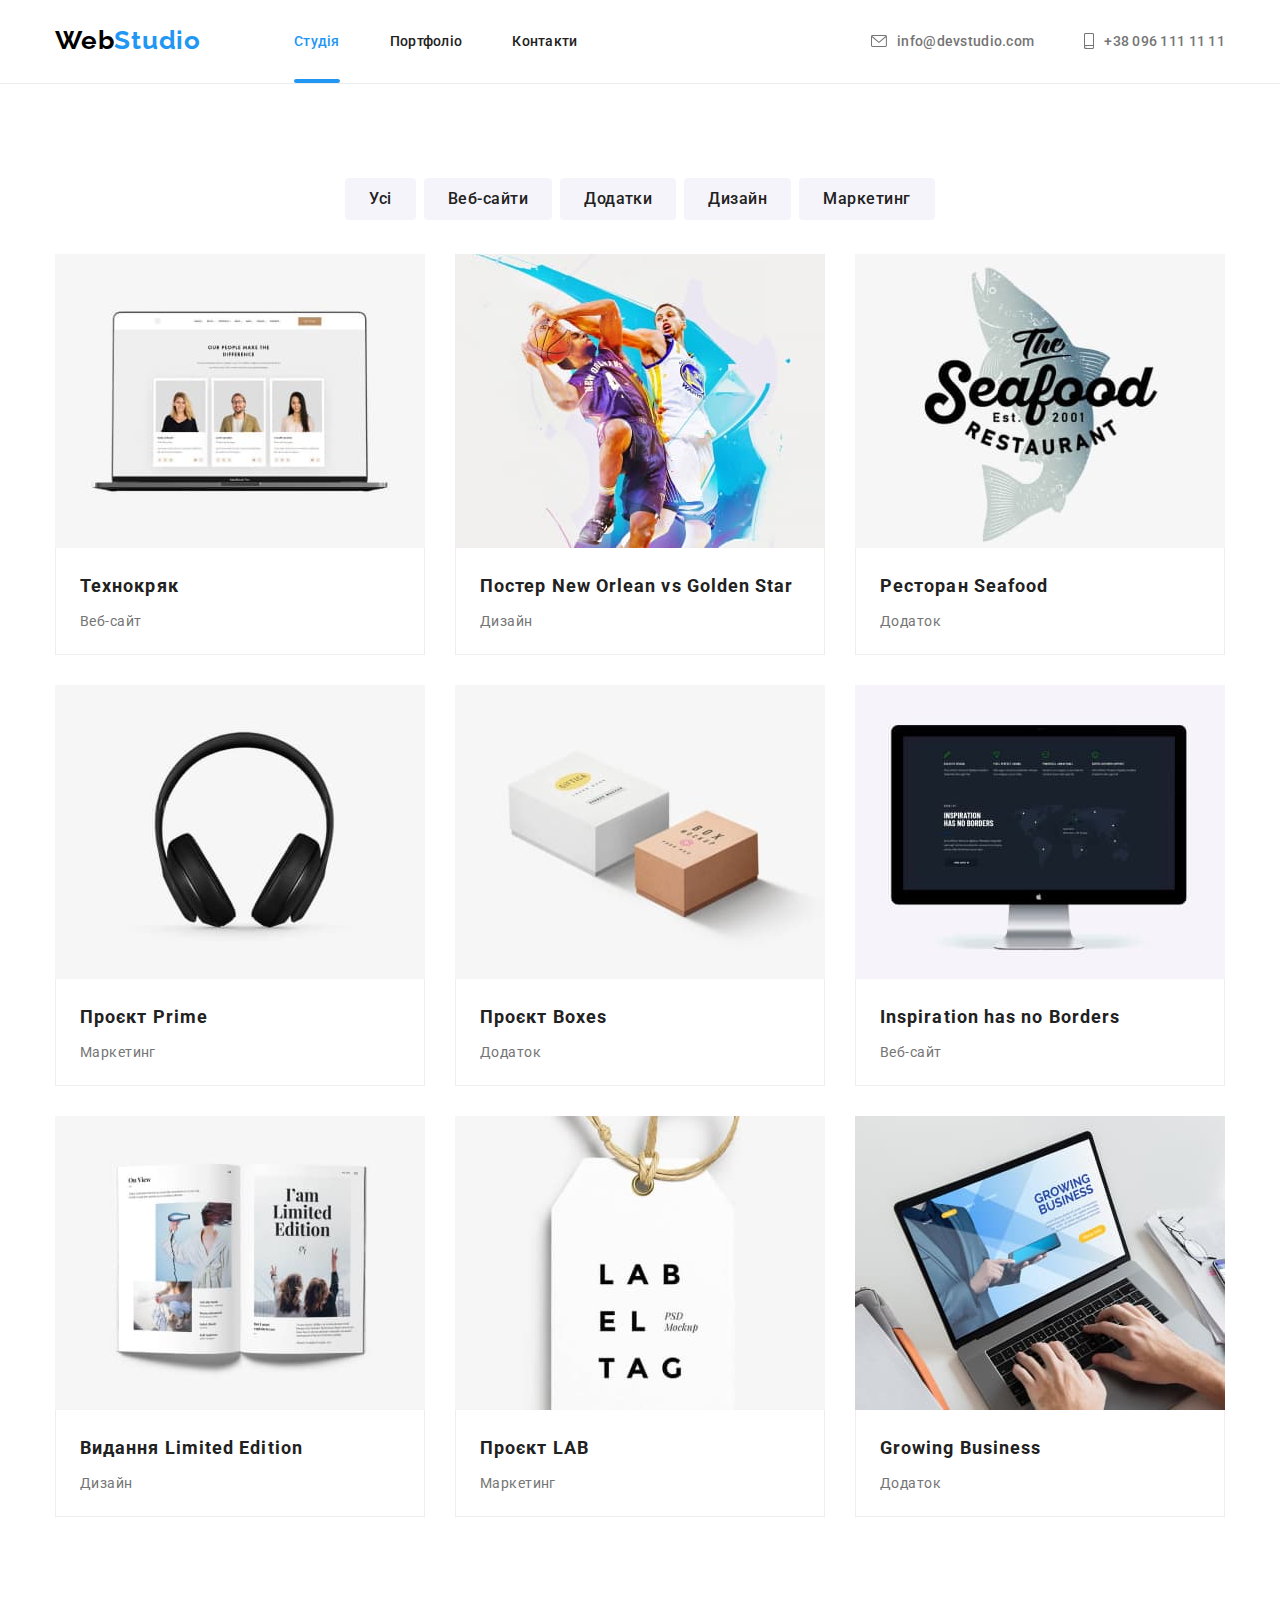
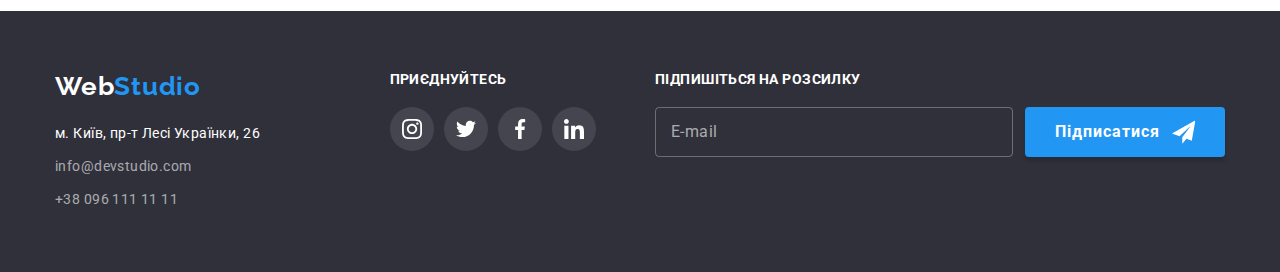
==== portfolio.html @ 22e5d187 "start hw" ====
<!DOCTYPE html>
<html lang="uk">
  <head>
    <meta charset="UTF-8" />
    <meta http-equiv="X-UA-Compatible" content="IE=edge" />
    <meta name="viewport" content="width=device-width, initial-scale=1.0" />
    <link rel="preconnect" href="https://fonts.googleapis.com" />
    <link rel="preconnect" href="https://fonts.gstatic.com" crossorigin />
    <link
      href="https://fonts.googleapis.com/css2?family=Raleway:wght@700&family=Roboto:wght@400;500;700;900&display=swap"
      rel="stylesheet"
    />
    <link
      rel="stylesheet"
      href="https://cdnjs.cloudflare.com/ajax/libs/modern-normalize/1.1.0/modern-normalize.min.css"
    />
    <!-- <link rel="stylesheet" href="./css/style.css" /> -->
    <link rel="stylesheet" href="./css/main.min.css" />
    <title>Portfolio</title>
  </head>
  <body>
    <header class="header">
      <div class="container header-container">
        <nav class="header-nav-container">
          <div class="logo">
            <a class="logo-nav" href="./index.html">Web<span class="studio">Studio</span></a>
          </div>
          <ul class="nav-list list">
            <li class="nav-list-link">
              <a class="nav-list-item current" href="./index.html">Студія</a>
            </li>
            <li class="nav-list-link">
              <a class="nav-list-item" href="./portfolio.html" target="_blank">Портфоліо</a>
            </li>
            <li class="nav-list-link"><a class="nav-list-item" href="#">Контакти</a></li>
          </ul>
        </nav>

        <ul class="adress list">
          <li class="adress-list">
            <a class="adress-link" href="mailto:info@devstudio.com">
              <svg class="email" width="16px" height="12px">
                <use href="./images/icons_.svg#icon-envelope-hover"></use>
              </svg>
              info@devstudio.com</a
            >
          </li>
          <li class="adress-list">
            <a class="adress-link" href="tel:+380961111111">
              <svg class="phone" width="10px" height="16px">
                <use href="./images/icons_.svg#icon-smartphone"></use>
              </svg>
              +38 096 111 11 11</a
            >
          </li>
        </ul>
      </div>
    </header>
    <main>
      <section class="section">
        <div class="container portfolio">
          <h1 class="hide">Приклади робіт</h1>
          <!--filter-->
          <ul class="portfolio-button list">
            <li><button class="portfolio-button__link " type="button">Усі</button></li>
            <li><button class="portfolio-button__link " type="button">Веб-сайти</button></li>
            <li><button class="portfolio-button__link " type="button">Додатки</button></li>
            <li><button class="portfolio-button__link " type="button">Дизайн</button></li>
            <li><button class="portfolio-button__link " type="button">Маркетинг</button></li>
          </ul>
          <!--Приклади робіт-->
          <ul class="portfolio-list list">
            <li class="portfolio-list__item">
              <a>
                <div class="portfolio-overlay">
                  <img class="portfolio-overlay__img" 
                  src="./images/technokryak.jpg" alt="Технокряк"
                    width="370"
                  />
                  <p class="portfolio-overlay__text">
                    Ресурс пропонує комплексні пропозиції з різним рівнем функціоналу та сервісів.
                    Все це дозволить відвідувачу отримати вичерпні відомості про компанію чи
                    приватну особу.
                  </p>
                </div>
                <div class="work">
                  <h2 class="work__title">Технокряк</h2>
                  <p class="work__text">Веб-сайт</p>
                </div>
              </a>
            </li>
            <li class="portfolio-list__item">
              <a>
                <div class="portfolio-overlay">
                  <img
                    class="portfolio-overlay__img"
                    src="./images/poster.jpg"
                    alt="Постер"
                    width="370"
                  />
                  <p class="portfolio-overlay__text">
                    Ресурс пропонує комплексні пропозиції з різним рівнем функціоналу та сервісів.
                    Все це дозволить відвідувачу отримати вичерпні відомості про компанію чи
                    приватну особу.
                  </p>
                </div>

                <div class="work">
                  <h2 class="work__title">Постер New Orlean vs Golden Star</h2>
                  <p class="work__text">Дизайн</p>
                </div>
              </a>
            </li>
            <li class="portfolio-list__item">
              <a>
                <div class="portfolio-overlay">
                  <img
                    class="portfolio-overlay__img"
                    src="./images/seafood.jpg"
                    alt="Ресторан"
                    width="370"
                  />
                  <p class="portfolio-overlay__text">
                    Ресурс пропонує комплексні пропозиції з різним рівнем функціоналу та сервісів.
                    Все це дозволить відвідувачу отримати вичерпні відомості про компанію чи
                    приватну особу.
                  </p>
                </div>
                <div class="work">
                  <h2 class="work__title">Ресторан Seafood</h2>
                  <p class="work__text">Додаток</p>
                </div>
              </a>
            </li>
            <li class="portfolio-list__item">
              <a>
                <div class="portfolio-overlay">
                  <img
                    class="portfolio-overlay__img"
                    src="./images/prime.jpg"
                    alt="Проєкт Prime"
                    width="370"
                  />
                  <p class="portfolio-overlay__text">
                    Ресурс пропонує комплексні пропозиції з різним рівнем функціоналу та сервісів.
                    Все це дозволить відвідувачу отримати вичерпні відомості про компанію чи
                    приватну особу.
                  </p>
                </div>
                <div class="work">
                  <h2 class="work__title">Проєкт Prime</h2>
                  <p class="work__text">Маркетинг</p>
                </div>
              </a>
            </li>
            <li class="portfolio-list__item">
              <a>
                <div class="portfolio-overlay">
                  <img
                    class="portfolio-overlay__img"
                    src="./images/boxes.jpg"
                    alt="Проєкт Boxes"
                    width="370"
                  />
                  <p class="portfolio-overlay__text">
                    Ресурс пропонує комплексні пропозиції з різним рівнем функціоналу та сервісів.
                    Все це дозволить відвідувачу отримати вичерпні відомості про компанію чи
                    приватну особу.
                  </p>
                </div>
                <div class="work">
                  <h2 class="work__title">Проєкт Boxes</h2>
                  <p class="work__text">Додаток</p>
                </div>
              </a>
            </li>
            <li class="portfolio-list__item">
              <a>
                <div class="portfolio-overlay">
                  <img
                    class="portfolio-overlay__img"
                    src="./images/inspiration.jpg"
                    alt="Inspiration has no Borders"
                    width="370"
                  />
                  <p class="portfolio-overlay__text">
                    Ресурс пропонує комплексні пропозиції з різним рівнем функціоналу та сервісів.
                    Все це дозволить відвідувачу отримати вичерпні відомості про компанію чи
                    приватну особу.
                  </p>
                </div>
                <div class="work">
                  <h2 class="work__title">Inspiration has no Borders</h2>
                  <p class="work__text">Веб-сайт</p>
                </div>
              </a>
            </li>
            <li class="portfolio-list__item">
              <a>
                <div class="portfolio-overlay">
                  <img
                    class="portfolio-overlay__img"
                    src="./images/limited-edition.jpg"
                    alt="Видання Limited Edition"
                    width="370"
                  />
                  <p class="portfolio-overlay__text">
                    Ресурс пропонує комплексні пропозиції з різним рівнем функціоналу та сервісів.
                    Все це дозволить відвідувачу отримати вичерпні відомості про компанію чи
                    приватну особу.
                  </p>
                </div>
                <div class="work">
                  <h2 class="work__title">Видання Limited Edition</h2>
                  <p class="work__text">Дизайн</p>
                </div>
              </a>
            </li>
            <li class="portfolio-list__item">
              <a>
                <div class="portfolio-overlay">
                  <img
                    class="portfolio-overlay__img"
                    src="./images/lab.jpg"
                    alt="Проєкт LAB"
                    width="370"
                  />
                  <p class="portfolio-overlay__text">
                    Ресурс пропонує комплексні пропозиції з різним рівнем функціоналу та сервісів.
                    Все це дозволить відвідувачу отримати вичерпні відомості про компанію чи
                    приватну особу.
                  </p>
                </div>
                <div class="work">
                  <h2 class="work__title">Проєкт LAB</h2>
                  <p class="work__text">Маркетинг</p>
                </div>
              </a>
            </li>
            <li class="portfolio-list__item">
              <a>
                <div class="portfolio-overlay">
                  <img
                    class="portfolio-overlay__img"
                    src="./images/business.jpg"
                    alt="Growing Business"
                    width="370"
                  />
                  <p class="portfolio-overlay__text">
                    Ресурс пропонує комплексні пропозиції з різним рівнем функціоналу та сервісів.
                    Все це дозволить відвідувачу отримати вичерпні відомості про компанію чи
                    приватну особу.
                  </p>
                </div>
                <div class="work">
                  <h2 class="work__title">Growing Business</h2>
                  <p class="work__text">Додаток</p>
                </div>
              </a>
            </li>
          </ul>
        </div>
      </section>
    </main>
    <footer class="footer">
      <div class="container footer-container">
        <div class="footer-adress-container">
          <a class="footer-logo" href="./index.html">Web<span class="studio">Studio</span></a>
          <address class="footer-adress">
            <ul class="list">
              <li class="contact-list">
                <a
                  class="contacts-link"
                  href="https://goo.gl/maps/R587G1dcSDkKb4t88"
                  target="_blank"
                  >м. Київ, пр-т Лесі Українки, 26</a
                >
              </li>
              <li class="contact-list">
                <a class="contacts-item" href="mailto:info@devstudio.com">info@devstudio.com</a>
              </li>
              <li class="contact-list">
                <a class="contacts-item" href="tel:+380961111111">+38 096 111 11 11</a>
              </li>
            </ul>
          </address>
        </div>

        <div class="soc-style">
          <h3 class="soc-title">приєднуйтесь</h3>
          <ul class="footer-soc-list list">
            <li class="soc-link">
              <a href="#" class="soc-link-item footer-soc-link">
                <svg class="footer-icon" width="20px" height="20px">
                  <use href="./images/icons_.svg#icon-instagram"></use>
                </svg>
              </a>
            </li>
            <li class="soc-link">
              <a href="#" class="soc-link-item footer-soc-link">
                <svg class="footer-icon" width="20px" height="20px">
                  <use href="./images/icons_.svg#icon-twitter"></use>
                </svg>
              </a>
            </li>
            <li class="soc-link">
              <a href="#" class="soc-link-item footer-soc-link">
                <svg class="footer-icon" width="20px" height="20px">
                  <use href="./images/icons_.svg#icon-facebook"></use>
                </svg>
              </a>
            </li>
            <li class="soc-link">
              <a class="soc-link-item footer-soc-link" href="#">
                <svg class="footer-icon" width="20px" height="20px">
                  <use href="./images/icons_.svg#icon-linkedin"></use>
                </svg>
              </a>
            </li>
          </ul>
        </div>

        <form action="#" class="modal-subscribe">
          <h3 class="soc-title">Підпишіться на розсилку</h3>
          <div class="footer-subscribe">
            <input type="email" name="subscribe-email" class="footer-input" id="input-footer" />
            <label for="input-footer" class="footer-label">E-mail</label>
            <button type="submit" class="btn-footer">
              <span class="subscribe-text">Підписатися</span>
              <svg class="btn-subscribe" height="24" width="24">
                <use href="./images/icons_.svg#icon-icon-send"></use>
              </svg>
            </button>
          </div>
        </form>
      </div>
    </footer>
  </body>
</html>
---- css/main.min.css ----
h1,h2,h3,h4,h5,h6,p{margin:0}ul{margin:0;padding:0}img{display:block}:root{--brand-color: #2196f3;--nav-color: #212121;--title-color: #212121;--link-color: #757575}body{font-family:"Roboto",sans-serif;color:#757575;font-weight:400;font-size:14px;line-height:1.7142;letter-spacing:.03em;background-color:#fff}.container{width:1200px;padding-left:15px;padding-right:15px;margin:0 auto}.section{padding-top:94px;padding-bottom:94px}.list{list-style-type:none}.hide{border:0;clip:rect(1px, 1px, 1px, 1px);-webkit-clip-path:inset(50%);clip-path:inset(50%);height:1px;margin:-1px;overflow:hidden;padding:0;position:absolute;width:1px;word-wrap:normal}.header{background-color:#fff;border-bottom:1px solid #ececec}.header-container{display:flex;align-items:center}.header-nav-container{display:flex;align-items:center}.logo{margin-right:93px}.logo-nav{font-family:"Raleway";font-style:normal;font-weight:700;font-size:26px;line-height:1.1923;letter-spacing:.03em;color:#000;text-decoration:none;list-style:none}.studio{color:var(--brand-color)}.nav-list{display:flex;align-items:center;gap:50px}.nav-list-item{position:relative;padding-top:32px;padding-bottom:32px;display:flex;font-weight:500;line-height:1.3333;letter-spacing:.02em;text-decoration:none;list-style:none;color:var(--nav-color);transition:color 250ms cubic-bezier(0.4, 0, 0.2, 1)}.nav-list-item:hover,.nav-list-item:focus{color:var(--brand-color)}.current{color:var(--brand-color)}.current::after{content:"";position:absolute;display:block;width:100%;height:4px;left:0;bottom:0;background-image:url(../images/hover-nav.svg);background-repeat:no-repeat;background-position:bottom;border-radius:2px}.adress{display:flex;align-items:center;margin-left:auto;gap:50px}.adress-list{color:var(--brand-color)}.adress-link{display:flex;align-items:center;font-weight:500;line-height:1.1428;letter-spacing:.02em;text-decoration:none;list-style:none;color:var(--link-color);transition:color 250ms cubic-bezier(0.4, 0, 0.2, 1)}.adress-link:hover,.adress-link:focus{color:var(--brand-color)}.email,.phone{fill:currentColor;margin-right:10px}.backdrop{position:fixed;top:0;width:100%;height:100%;background-color:rgba(0,0,0,.2);transition:opacity 250ms cubic-bezier(0.4, 0, 0.2, 1),visibility 250ms cubic-bezier(0.4, 0, 0.2, 1)}.modal{position:absolute;width:528px;min-height:581px;top:50%;left:50%;background-color:#fff;box-shadow:0px 1px 3px rgba(0,0,0,.12),0px 1px 1px rgba(0,0,0,.14),0px 2px 1px rgba(0,0,0,.2);border-radius:4px;transform:translate(-50%, -50%) scale(1);transition:transform 250ms cubic-bezier(0.4, 0, 0.2, 1);padding:40px}.backdrop.is-hidden .modal{transform:translate(-50%, -50%) scale(1.5)}.modal-close{position:absolute;right:8px;top:8px;width:30px;height:30px;border-radius:50%;border:1px solid rgba(0,0,0,.1);display:flex;align-items:center;justify-content:center;background-color:rgba(0,0,0,0);cursor:pointer}.modal-close-icon{display:flex;align-items:center;justify-content:center;fill:#000;transition:fill 250ms cubic-bezier(0.4, 0, 0.2, 1)}.modal-close-icon:hover,.modal-close-icon:focus{fill:var(--brand-color)}.is-hidden{opacity:0;visibility:hidden;pointer-events:none}.modal-title{font-weight:700;font-size:20px;line-height:1.15;text-align:center;letter-spacing:.03em;color:#212121}.modal-label{display:block;margin-top:10px;margin-bottom:4px;font-size:12px;line-height:1.16;letter-spacing:.01em;color:#757575;transition:border 250ms cubic-bezier(0.4, 0, 0.2, 1)}.input-wrapper{position:relative}.modal-input{width:100%;height:40px;border:1px solid rgba(33,33,33,.2);border-radius:4px;padding-left:40px;padding-right:12px;transition:fill 250ms cubic-bezier(0.4, 0, 0.2, 1),border 250ms cubic-bezier(0.4, 0, 0.2, 1);outline:none}.modal-icon{position:absolute;top:50%;left:12px;margin-right:12px;transform:translateY(-50%);fill:#212121;transition:fill 250ms cubic-bezier(0.4, 0, 0.2, 1),border 250ms cubic-bezier(0.4, 0, 0.2, 1)}.modal-input:focus{border:1px solid #2196f3;border-radius:4px}.modal-input:checked{border:1px solid #2196f3;border-radius:4px}.modal-input:focus+.modal-icon{fill:var(--brand-color)}.modal-comment:focus{border:1px solid #2196f3;border-radius:4px}.modal-link{display:flex;align-items:center;justify-content:center}.modal-comment{margin-bottom:20px;padding:12px 16px;width:100%;height:120px;border:1px solid rgba(33,33,33,.2);border-radius:4px;resize:none;outline:none;transition:border 250ms cubic-bezier(0.4, 0, 0.2, 1)}.modal-agree{font-size:14px;line-height:1.71;letter-spacing:.03em;color:#757575}.modal-comment::-moz-placeholder{font-size:12px;line-height:1.16;letter-spacing:.01em;color:rgba(117,117,117,.5)}.modal-comment:-ms-input-placeholder{font-size:12px;line-height:1.16;letter-spacing:.01em;color:rgba(117,117,117,.5)}.modal-comment::placeholder{font-size:12px;line-height:1.16;letter-spacing:.01em;color:rgba(117,117,117,.5)}.label-text{display:flex;align-items:center;margin-bottom:30px;font-size:14px;line-height:1.71;letter-spacing:.03em;color:#757575}.label-text span{width:16px;height:15px;border:2px solid #212121;border-radius:2px;margin-right:9px;display:flex;align-items:center;justify-content:center;fill:rgba(0,0,0,0);transition:background-color 250ms cubic-bezier(0.4, 0, 0.2, 1),fill 250ms cubic-bezier(0.4, 0, 0.2, 1),border 250ms cubic-bezier(0.4, 0, 0.2, 1)}.label-link{color:var(--brand-color);margin-left:9px}.modal-agree:checked+.label-text span{background-color:var(--brand-color);border:2px solid rgba(0,0,0,0);fill:#fff}.modal-submit{padding:10px 52px;display:block;width:200px;height:50px;margin-right:auto;margin-left:auto;margin-top:22px;background-color:var(--brand-color);font-weight:700;font-size:16px;line-height:1.875;text-align:center;align-items:center;letter-spacing:.06em;color:#fff;cursor:pointer;border-radius:4px;border-color:rgba(0,0,0,0);box-shadow:0px 4px 4px rgba(0,0,0,.15);border-radius:4px;transition:background-color 250ms cubic-bezier(0.4, 0, 0.2, 1)}.modal-submit:hover,.modal-submit:focus{background-color:#188ce8}.hero{max-width:1600px;margin:0 auto;padding:200px 0px;background-color:#2f303a;background-image:linear-gradient(rgba(47, 48, 58, 0.4), rgba(47, 48, 58, 0.4)),url(../images/hero.jpg);background-repeat:no-repeat;background-position:center;background-size:cover}.hero-title{width:696px;margin-bottom:30px;margin-right:auto;margin-left:auto;color:#fff;font-weight:900;font-size:44px;line-height:1.3636;text-align:center;letter-spacing:.06em;text-transform:uppercase;text-shadow:0px 4px 4px rgba(0,0,0,.25),0px 4px 4px rgba(0,0,0,.25)}.hero-btn{display:block;margin-right:auto;margin-left:auto;padding:10px 32px;background-color:var(--brand-color);font-weight:700;font-size:16px;line-height:1.875;text-align:center;letter-spacing:.06em;color:#fff;cursor:pointer;border-radius:4px;border-color:rgba(0,0,0,0);box-shadow:0px 4px 4px rgba(0,0,0,.15);border-radius:4px;transition:background-color 250ms cubic-bezier(0.4, 0, 0.2, 1)}.hero-btn:hover,.hero-btn:focus{background-color:#188ce8}.properties{background-color:#fff}.properties-list{display:flex;align-items:flex-start;justify-content:space-between;gap:30px}.properties-list__item{display:flex;justify-content:center;align-items:center;background-color:#f5f4fa;width:270px;height:120px;margin-bottom:30px}.properties-list_title{margin-bottom:10px;font-weight:700;text-transform:uppercase;color:var(--title-color)}.gallery{padding-top:0px}.gallery-list{display:flex;gap:30px;justify-content:space-between}.gallery-title{margin-bottom:50px;font-weight:700;font-size:36px;line-height:1.1666;text-align:center;color:var(--title-color)}.gallery-thumb{position:relative}.gallery-img-title{position:absolute;bottom:0;margin:0;height:70px;width:370px;text-align:center;padding-top:27px;padding-bottom:27px;font-weight:700;font-size:14px;line-height:1.14;text-align:center;letter-spacing:.03em;text-transform:uppercase;color:#fff;background-color:rgba(47,48,58,.8)}.command{display:flex;justify-content:space-between}.command-section{background-color:#f5f4fa}.command-title{margin-bottom:50px;font-weight:700;font-size:36px;line-height:1.1666;text-align:center;color:var(--title-color)}.command-title-name{margin-top:30px;font-weight:500;font-size:16px;line-height:1.1875;text-align:center;color:var(--title-color)}.command-list{margin-right:30px;padding-bottom:30px;width:calc((100% - 90px)/4);background:#fff;box-shadow:0px 1px 3px rgba(0,0,0,.12),0px 1px 1px rgba(0,0,0,.14),0px 2px 1px rgba(0,0,0,.2);border-radius:0px 0px 4px 4px}.command-list:last-child{margin-right:0}.position{margin-top:10px;font-size:16px;line-height:19px;text-align:center}.designer-soc-list{display:flex;justify-content:center;align-items:center;gap:10px;margin-top:16px;list-style:none}.soc-link-item{display:block;width:44px;height:44px;padding:12px;display:flex;align-items:center;justify-content:center;border-radius:50%;transition:background-color 250ms cubic-bezier(0.4, 0, 0.2, 1)}.soc-link-item:hover,.soc-link-item:focus{background-color:var(--brand-color)}.soc-link-icon{fill:#afb1b8;transition:fill 250ms cubic-bezier(0.4, 0, 0.2, 1)}.soc-link-item:hover .soc-link-icon{fill:#fff}.soc-link-item:focus .soc-link-icon{fill:#fff}.customers{background-color:#fff}.customers__title{font-weight:700;font-size:36px;line-height:1.1666;text-align:center;color:var(--title-color);margin-bottom:50px}.customers-list{display:flex;justify-content:space-between;align-items:center}.customers-list__link{padding:16px 32px;margin-right:30px;width:calc((100% - 150px)/6);height:92px;background:#fff;border:1px solid #afb1b8;border-radius:4px;transition:border 250ms cubic-bezier(0.4, 0, 0.2, 1)}.customers-list__link:last-child{margin-right:0}.customers-list__link:hover,.customers-list__link:focus{border:1px solid var(--brand-color)}.customers-list-icon{display:flex;width:100%;height:100%;justify-content:center;align-items:center;fill:#afb1b8;transition:fill 250ms cubic-bezier(0.4, 0, 0.2, 1)}.customers-list__link:hover .customers-list-icon{fill:var(--brand-color)}.portfolio-button{display:flex;justify-content:center;gap:8px}.portfolio-button__link{padding:6px 22px;background-color:#f5f4fa;font-weight:500;font-size:16px;line-height:1.625;text-align:center;letter-spacing:.03em;color:#212121;cursor:pointer;border-radius:4px;border-color:rgba(0,0,0,0);transition:box-shadow 250ms cubic-bezier(0.4, 0, 0.2, 1),background-color 250ms cubic-bezier(0.4, 0, 0.2, 1),color 250ms cubic-bezier(0.4, 0, 0.2, 1)}.portfolio-button__link:hover,.portfolio-button__link:focus{background-color:#2196f3;font-weight:500;font-size:16px;line-height:1.625;text-align:center;letter-spacing:.03em;color:#fff;box-shadow:0px 3px 1px rgba(0,0,0,.1),0px 1px 2px rgba(0,0,0,.08),0px 2px 2px rgba(0,0,0,.12)}.portfolio-list{display:flex;flex-wrap:wrap;margin-top:34px}.portfolio-list__item{margin-right:30px;margin-bottom:30px;width:370px;background-color:#fff;transition:box-shadow 250ms cubic-bezier(0.4, 0, 0.2, 1),transform 250ms cubic-bezier(0.4, 0, 0.2, 1)}.portfolio-list__item:hover{box-shadow:0px 1px 1px rgba(0,0,0,.12),0px 4px 4px rgba(0,0,0,.06),1px 4px 6px rgba(0,0,0,.16)}.portfolio-list__item:nth-child(3n){margin-right:0}.portfolio-list__item:nth-last-child(-n+3){margin-bottom:0}.portfolio-list__item:hover .portfolio-overlay__text{transform:translateY(0%)}.portfolio-overlay{position:relative;overflow:hidden}.portfolio-overlay__text{position:absolute;top:0;height:100%;padding:63px 24px;font-size:18px;line-height:1.55;color:#fff;transform:translateY(100%);background-color:rgba(33,150,243,.9);box-shadow:0px 4px 4px rgba(0,0,0,.25);transition:transform 250ms cubic-bezier(0.4, 0, 0.2, 1)}.work{padding:20px 24px;border:1px solid #eee;border-top:none}.work__title{margin-bottom:4px;font-weight:700;font-size:18px;line-height:2;letter-spacing:.06em;color:var(--title-color)}.work__text{line-height:1.875}.modal-subscribe{width:570px;min-height:86px}.footer-subscribe{position:relative;display:flex;gap:12px;justify-content:flex-end;align-items:center}.footer-input{width:100%;height:50px;background:rgba(0,0,0,0);padding:15px 16px;outline:none;font-size:16px;line-height:1.25;color:rgba(255,255,255,.6);border:1px solid rgba(255,255,255,.3);border-radius:4px;transition:border 250ms cubic-bezier(0.4, 0, 0.2, 1)}.footer-input:focus{border:1px solid var(--brand-color)}.footer-label{position:absolute;top:50%;left:16px;transform:translateY(-50%);font-size:16px;line-height:1.25;color:rgba(255,255,255,.6);transition:transform 250ms cubic-bezier(0.4, 0, 0.2, 1)}.footer-input:focus+.footer-label{transform:translateY(200%)}.btn-footer{display:flex;gap:12px;padding:10px 28px;width:200px;height:50px;background-color:var(--brand-color);font-weight:700;font-size:16px;line-height:1.875;text-align:center;align-items:center;letter-spacing:.06em;color:#fff;cursor:pointer;border-radius:4px;border-color:rgba(0,0,0,0);box-shadow:0px 4px 4px rgba(0,0,0,.15);transition:background-color 250ms cubic-bezier(0.4, 0, 0.2, 1)}.btn-footer:hover,.btn-footer:focus{background-color:#188ce8}.btn-subscribe{fill:#fff}.footer{padding-left:0px;background-color:#2f303a}.footer-container{display:flex;padding-top:60px;padding-bottom:60px;justify-content:space-between}.footer-logo{display:inline-block;margin-bottom:20px;font-family:"Raleway";font-style:normal;font-weight:700;font-size:26px;line-height:1.1923;letter-spacing:.03em;color:#fff;text-decoration:none;list-style:none}.contacts-link{line-height:1.7142;letter-spacing:.03em;color:#fff;font-style:normal;text-decoration:none;list-style:none;transition:color 250ms cubic-bezier(0.4, 0, 0.2, 1)}.contacts-link:hover,.contacts-link:focus{color:var(--brand-color)}.contacts-item{line-height:1.7142;letter-spacing:.03em;color:rgba(255,255,255,.6);font-style:normal;text-decoration:none;list-style:none;transition:color 250ms cubic-bezier(0.4, 0, 0.2, 1)}.contacts-item:hover,.contacts-item:focus{color:var(--brand-color)}.contact-list{margin-bottom:9px}.contact-list:last-child{margin-bottom:0px}.footer-soc-list{display:flex;justify-content:center;align-items:center;gap:10px}.soc-title{font-weight:700;font-size:14px;line-height:16px;letter-spacing:.03em;text-transform:uppercase;margin-bottom:20px;color:#fff}.soc-style{margin-left:70px}.footer-soc-link{background-color:rgba(255,255,255,.1)}.footer-icon{display:flex;align-items:center;justify-content:center;fill:#fff}.soc-link-item:hover,.soc-link-item:focus{background-color:var(--brand-color)}/*# sourceMappingURL=main.min.css.map */
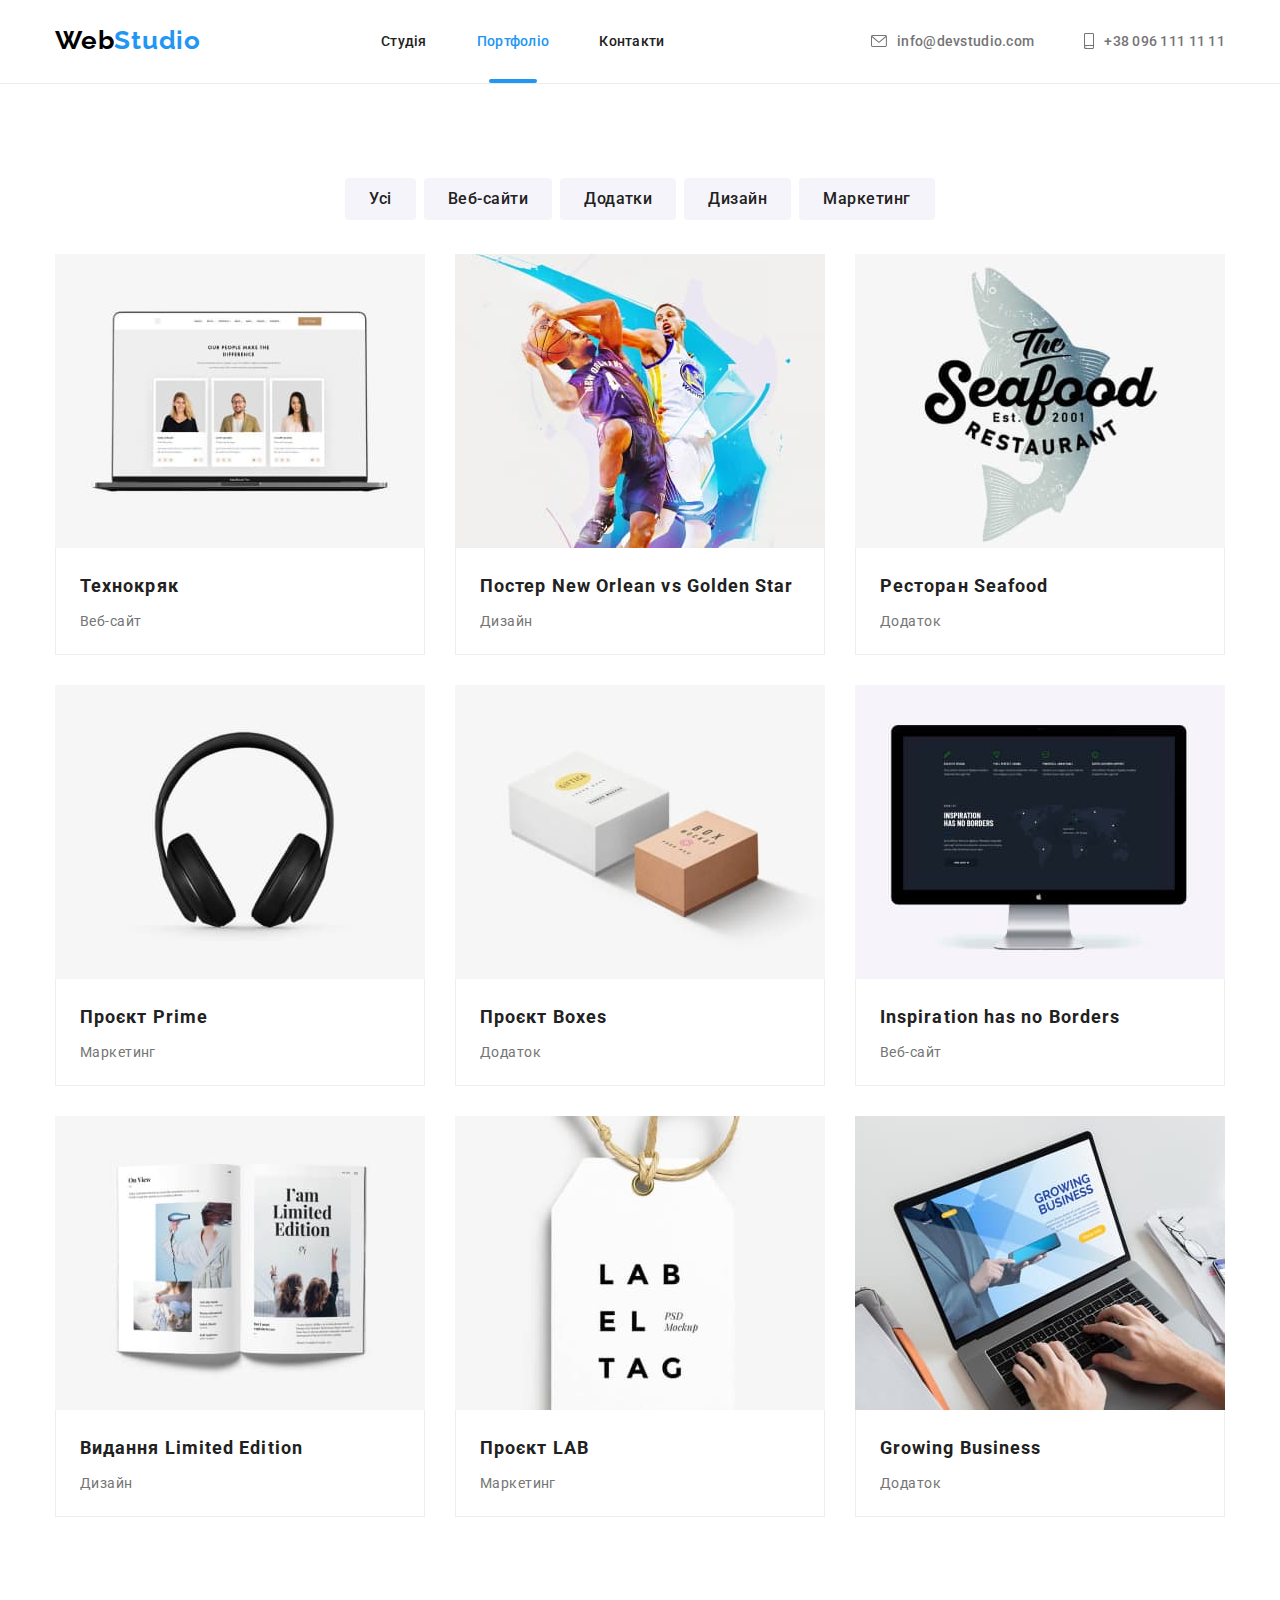
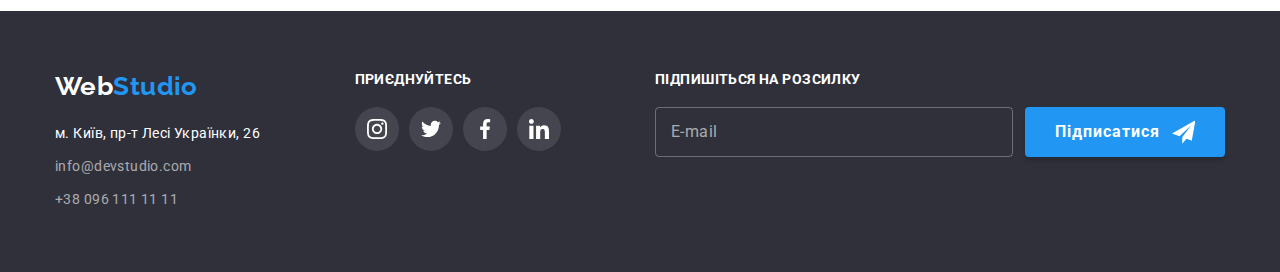
==== commit 5531851d: "header modal start" ====
--- a/portfolio.html
+++ b/portfolio.html
@@ -14,7 +14,6 @@
       rel="stylesheet"
       href="https://cdnjs.cloudflare.com/ajax/libs/modern-normalize/1.1.0/modern-normalize.min.css"
     />
-    <!-- <link rel="stylesheet" href="./css/style.css" /> -->
     <link rel="stylesheet" href="./css/main.min.css" />
     <title>Portfolio</title>
   </head>
@@ -27,10 +26,10 @@
           </div>
           <ul class="nav-list list">
             <li class="nav-list-link">
-              <a class="nav-list-item current" href="./index.html">Студія</a>
+              <a class="nav-list-item " href="./index.html">Студія</a>
             </li>
             <li class="nav-list-link">
-              <a class="nav-list-item" href="./portfolio.html" target="_blank">Портфоліо</a>
+              <a class="nav-list-item current" href="./portfolio.html" target="_blank">Портфоліо</a>
             </li>
             <li class="nav-list-link"><a class="nav-list-item" href="#">Контакти</a></li>
           </ul>
--- a/css/main.min.css
+++ b/css/main.min.css
@@ -1 +1 @@
-h1,h2,h3,h4,h5,h6,p{margin:0}ul{margin:0;padding:0}img{display:block}:root{--brand-color: #2196f3;--nav-color: #212121;--title-color: #212121;--link-color: #757575}body{font-family:"Roboto",sans-serif;color:#757575;font-weight:400;font-size:14px;line-height:1.7142;letter-spacing:.03em;background-color:#fff}.container{width:1200px;padding-left:15px;padding-right:15px;margin:0 auto}.section{padding-top:94px;padding-bottom:94px}.list{list-style-type:none}.hide{border:0;clip:rect(1px, 1px, 1px, 1px);-webkit-clip-path:inset(50%);clip-path:inset(50%);height:1px;margin:-1px;overflow:hidden;padding:0;position:absolute;width:1px;word-wrap:normal}.header{background-color:#fff;border-bottom:1px solid #ececec}.header-container{display:flex;align-items:center}.header-nav-container{display:flex;align-items:center}.logo{margin-right:93px}.logo-nav{font-family:"Raleway";font-style:normal;font-weight:700;font-size:26px;line-height:1.1923;letter-spacing:.03em;color:#000;text-decoration:none;list-style:none}.studio{color:var(--brand-color)}.nav-list{display:flex;align-items:center;gap:50px}.nav-list-item{position:relative;padding-top:32px;padding-bottom:32px;display:flex;font-weight:500;line-height:1.3333;letter-spacing:.02em;text-decoration:none;list-style:none;color:var(--nav-color);transition:color 250ms cubic-bezier(0.4, 0, 0.2, 1)}.nav-list-item:hover,.nav-list-item:focus{color:var(--brand-color)}.current{color:var(--brand-color)}.current::after{content:"";position:absolute;display:block;width:100%;height:4px;left:0;bottom:0;background-image:url(../images/hover-nav.svg);background-repeat:no-repeat;background-position:bottom;border-radius:2px}.adress{display:flex;align-items:center;margin-left:auto;gap:50px}.adress-list{color:var(--brand-color)}.adress-link{display:flex;align-items:center;font-weight:500;line-height:1.1428;letter-spacing:.02em;text-decoration:none;list-style:none;color:var(--link-color);transition:color 250ms cubic-bezier(0.4, 0, 0.2, 1)}.adress-link:hover,.adress-link:focus{color:var(--brand-color)}.email,.phone{fill:currentColor;margin-right:10px}.backdrop{position:fixed;top:0;width:100%;height:100%;background-color:rgba(0,0,0,.2);transition:opacity 250ms cubic-bezier(0.4, 0, 0.2, 1),visibility 250ms cubic-bezier(0.4, 0, 0.2, 1)}.modal{position:absolute;width:528px;min-height:581px;top:50%;left:50%;background-color:#fff;box-shadow:0px 1px 3px rgba(0,0,0,.12),0px 1px 1px rgba(0,0,0,.14),0px 2px 1px rgba(0,0,0,.2);border-radius:4px;transform:translate(-50%, -50%) scale(1);transition:transform 250ms cubic-bezier(0.4, 0, 0.2, 1);padding:40px}.backdrop.is-hidden .modal{transform:translate(-50%, -50%) scale(1.5)}.modal-close{position:absolute;right:8px;top:8px;width:30px;height:30px;border-radius:50%;border:1px solid rgba(0,0,0,.1);display:flex;align-items:center;justify-content:center;background-color:rgba(0,0,0,0);cursor:pointer}.modal-close-icon{display:flex;align-items:center;justify-content:center;fill:#000;transition:fill 250ms cubic-bezier(0.4, 0, 0.2, 1)}.modal-close-icon:hover,.modal-close-icon:focus{fill:var(--brand-color)}.is-hidden{opacity:0;visibility:hidden;pointer-events:none}.modal-title{font-weight:700;font-size:20px;line-height:1.15;text-align:center;letter-spacing:.03em;color:#212121}.modal-label{display:block;margin-top:10px;margin-bottom:4px;font-size:12px;line-height:1.16;letter-spacing:.01em;color:#757575;transition:border 250ms cubic-bezier(0.4, 0, 0.2, 1)}.input-wrapper{position:relative}.modal-input{width:100%;height:40px;border:1px solid rgba(33,33,33,.2);border-radius:4px;padding-left:40px;padding-right:12px;transition:fill 250ms cubic-bezier(0.4, 0, 0.2, 1),border 250ms cubic-bezier(0.4, 0, 0.2, 1);outline:none}.modal-icon{position:absolute;top:50%;left:12px;margin-right:12px;transform:translateY(-50%);fill:#212121;transition:fill 250ms cubic-bezier(0.4, 0, 0.2, 1),border 250ms cubic-bezier(0.4, 0, 0.2, 1)}.modal-input:focus{border:1px solid #2196f3;border-radius:4px}.modal-input:checked{border:1px solid #2196f3;border-radius:4px}.modal-input:focus+.modal-icon{fill:var(--brand-color)}.modal-comment:focus{border:1px solid #2196f3;border-radius:4px}.modal-link{display:flex;align-items:center;justify-content:center}.modal-comment{margin-bottom:20px;padding:12px 16px;width:100%;height:120px;border:1px solid rgba(33,33,33,.2);border-radius:4px;resize:none;outline:none;transition:border 250ms cubic-bezier(0.4, 0, 0.2, 1)}.modal-agree{font-size:14px;line-height:1.71;letter-spacing:.03em;color:#757575}.modal-comment::-moz-placeholder{font-size:12px;line-height:1.16;letter-spacing:.01em;color:rgba(117,117,117,.5)}.modal-comment:-ms-input-placeholder{font-size:12px;line-height:1.16;letter-spacing:.01em;color:rgba(117,117,117,.5)}.modal-comment::placeholder{font-size:12px;line-height:1.16;letter-spacing:.01em;color:rgba(117,117,117,.5)}.label-text{display:flex;align-items:center;margin-bottom:30px;font-size:14px;line-height:1.71;letter-spacing:.03em;color:#757575}.label-text span{width:16px;height:15px;border:2px solid #212121;border-radius:2px;margin-right:9px;display:flex;align-items:center;justify-content:center;fill:rgba(0,0,0,0);transition:background-color 250ms cubic-bezier(0.4, 0, 0.2, 1),fill 250ms cubic-bezier(0.4, 0, 0.2, 1),border 250ms cubic-bezier(0.4, 0, 0.2, 1)}.label-link{color:var(--brand-color);margin-left:9px}.modal-agree:checked+.label-text span{background-color:var(--brand-color);border:2px solid rgba(0,0,0,0);fill:#fff}.modal-submit{padding:10px 52px;display:block;width:200px;height:50px;margin-right:auto;margin-left:auto;margin-top:22px;background-color:var(--brand-color);font-weight:700;font-size:16px;line-height:1.875;text-align:center;align-items:center;letter-spacing:.06em;color:#fff;cursor:pointer;border-radius:4px;border-color:rgba(0,0,0,0);box-shadow:0px 4px 4px rgba(0,0,0,.15);border-radius:4px;transition:background-color 250ms cubic-bezier(0.4, 0, 0.2, 1)}.modal-submit:hover,.modal-submit:focus{background-color:#188ce8}.hero{max-width:1600px;margin:0 auto;padding:200px 0px;background-color:#2f303a;background-image:linear-gradient(rgba(47, 48, 58, 0.4), rgba(47, 48, 58, 0.4)),url(../images/hero.jpg);background-repeat:no-repeat;background-position:center;background-size:cover}.hero-title{width:696px;margin-bottom:30px;margin-right:auto;margin-left:auto;color:#fff;font-weight:900;font-size:44px;line-height:1.3636;text-align:center;letter-spacing:.06em;text-transform:uppercase;text-shadow:0px 4px 4px rgba(0,0,0,.25),0px 4px 4px rgba(0,0,0,.25)}.hero-btn{display:block;margin-right:auto;margin-left:auto;padding:10px 32px;background-color:var(--brand-color);font-weight:700;font-size:16px;line-height:1.875;text-align:center;letter-spacing:.06em;color:#fff;cursor:pointer;border-radius:4px;border-color:rgba(0,0,0,0);box-shadow:0px 4px 4px rgba(0,0,0,.15);border-radius:4px;transition:background-color 250ms cubic-bezier(0.4, 0, 0.2, 1)}.hero-btn:hover,.hero-btn:focus{background-color:#188ce8}.properties{background-color:#fff}.properties-list{display:flex;align-items:flex-start;justify-content:space-between;gap:30px}.properties-list__item{display:flex;justify-content:center;align-items:center;background-color:#f5f4fa;width:270px;height:120px;margin-bottom:30px}.properties-list_title{margin-bottom:10px;font-weight:700;text-transform:uppercase;color:var(--title-color)}.gallery{padding-top:0px}.gallery-list{display:flex;gap:30px;justify-content:space-between}.gallery-title{margin-bottom:50px;font-weight:700;font-size:36px;line-height:1.1666;text-align:center;color:var(--title-color)}.gallery-thumb{position:relative}.gallery-img-title{position:absolute;bottom:0;margin:0;height:70px;width:370px;text-align:center;padding-top:27px;padding-bottom:27px;font-weight:700;font-size:14px;line-height:1.14;text-align:center;letter-spacing:.03em;text-transform:uppercase;color:#fff;background-color:rgba(47,48,58,.8)}.command{display:flex;justify-content:space-between}.command-section{background-color:#f5f4fa}.command-title{margin-bottom:50px;font-weight:700;font-size:36px;line-height:1.1666;text-align:center;color:var(--title-color)}.command-title-name{margin-top:30px;font-weight:500;font-size:16px;line-height:1.1875;text-align:center;color:var(--title-color)}.command-list{margin-right:30px;padding-bottom:30px;width:calc((100% - 90px)/4);background:#fff;box-shadow:0px 1px 3px rgba(0,0,0,.12),0px 1px 1px rgba(0,0,0,.14),0px 2px 1px rgba(0,0,0,.2);border-radius:0px 0px 4px 4px}.command-list:last-child{margin-right:0}.position{margin-top:10px;font-size:16px;line-height:19px;text-align:center}.designer-soc-list{display:flex;justify-content:center;align-items:center;gap:10px;margin-top:16px;list-style:none}.soc-link-item{display:block;width:44px;height:44px;padding:12px;display:flex;align-items:center;justify-content:center;border-radius:50%;transition:background-color 250ms cubic-bezier(0.4, 0, 0.2, 1)}.soc-link-item:hover,.soc-link-item:focus{background-color:var(--brand-color)}.soc-link-icon{fill:#afb1b8;transition:fill 250ms cubic-bezier(0.4, 0, 0.2, 1)}.soc-link-item:hover .soc-link-icon{fill:#fff}.soc-link-item:focus .soc-link-icon{fill:#fff}.customers{background-color:#fff}.customers__title{font-weight:700;font-size:36px;line-height:1.1666;text-align:center;color:var(--title-color);margin-bottom:50px}.customers-list{display:flex;justify-content:space-between;align-items:center}.customers-list__link{padding:16px 32px;margin-right:30px;width:calc((100% - 150px)/6);height:92px;background:#fff;border:1px solid #afb1b8;border-radius:4px;transition:border 250ms cubic-bezier(0.4, 0, 0.2, 1)}.customers-list__link:last-child{margin-right:0}.customers-list__link:hover,.customers-list__link:focus{border:1px solid var(--brand-color)}.customers-list-icon{display:flex;width:100%;height:100%;justify-content:center;align-items:center;fill:#afb1b8;transition:fill 250ms cubic-bezier(0.4, 0, 0.2, 1)}.customers-list__link:hover .customers-list-icon{fill:var(--brand-color)}.portfolio-button{display:flex;justify-content:center;gap:8px}.portfolio-button__link{padding:6px 22px;background-color:#f5f4fa;font-weight:500;font-size:16px;line-height:1.625;text-align:center;letter-spacing:.03em;color:#212121;cursor:pointer;border-radius:4px;border-color:rgba(0,0,0,0);transition:box-shadow 250ms cubic-bezier(0.4, 0, 0.2, 1),background-color 250ms cubic-bezier(0.4, 0, 0.2, 1),color 250ms cubic-bezier(0.4, 0, 0.2, 1)}.portfolio-button__link:hover,.portfolio-button__link:focus{background-color:#2196f3;font-weight:500;font-size:16px;line-height:1.625;text-align:center;letter-spacing:.03em;color:#fff;box-shadow:0px 3px 1px rgba(0,0,0,.1),0px 1px 2px rgba(0,0,0,.08),0px 2px 2px rgba(0,0,0,.12)}.portfolio-list{display:flex;flex-wrap:wrap;margin-top:34px}.portfolio-list__item{margin-right:30px;margin-bottom:30px;width:370px;background-color:#fff;transition:box-shadow 250ms cubic-bezier(0.4, 0, 0.2, 1),transform 250ms cubic-bezier(0.4, 0, 0.2, 1)}.portfolio-list__item:hover{box-shadow:0px 1px 1px rgba(0,0,0,.12),0px 4px 4px rgba(0,0,0,.06),1px 4px 6px rgba(0,0,0,.16)}.portfolio-list__item:nth-child(3n){margin-right:0}.portfolio-list__item:nth-last-child(-n+3){margin-bottom:0}.portfolio-list__item:hover .portfolio-overlay__text{transform:translateY(0%)}.portfolio-overlay{position:relative;overflow:hidden}.portfolio-overlay__text{position:absolute;top:0;height:100%;padding:63px 24px;font-size:18px;line-height:1.55;color:#fff;transform:translateY(100%);background-color:rgba(33,150,243,.9);box-shadow:0px 4px 4px rgba(0,0,0,.25);transition:transform 250ms cubic-bezier(0.4, 0, 0.2, 1)}.work{padding:20px 24px;border:1px solid #eee;border-top:none}.work__title{margin-bottom:4px;font-weight:700;font-size:18px;line-height:2;letter-spacing:.06em;color:var(--title-color)}.work__text{line-height:1.875}.modal-subscribe{width:570px;min-height:86px}.footer-subscribe{position:relative;display:flex;gap:12px;justify-content:flex-end;align-items:center}.footer-input{width:100%;height:50px;background:rgba(0,0,0,0);padding:15px 16px;outline:none;font-size:16px;line-height:1.25;color:rgba(255,255,255,.6);border:1px solid rgba(255,255,255,.3);border-radius:4px;transition:border 250ms cubic-bezier(0.4, 0, 0.2, 1)}.footer-input:focus{border:1px solid var(--brand-color)}.footer-label{position:absolute;top:50%;left:16px;transform:translateY(-50%);font-size:16px;line-height:1.25;color:rgba(255,255,255,.6);transition:transform 250ms cubic-bezier(0.4, 0, 0.2, 1)}.footer-input:focus+.footer-label{transform:translateY(200%)}.btn-footer{display:flex;gap:12px;padding:10px 28px;width:200px;height:50px;background-color:var(--brand-color);font-weight:700;font-size:16px;line-height:1.875;text-align:center;align-items:center;letter-spacing:.06em;color:#fff;cursor:pointer;border-radius:4px;border-color:rgba(0,0,0,0);box-shadow:0px 4px 4px rgba(0,0,0,.15);transition:background-color 250ms cubic-bezier(0.4, 0, 0.2, 1)}.btn-footer:hover,.btn-footer:focus{background-color:#188ce8}.btn-subscribe{fill:#fff}.footer{padding-left:0px;background-color:#2f303a}.footer-container{display:flex;padding-top:60px;padding-bottom:60px;justify-content:space-between}.footer-logo{display:inline-block;margin-bottom:20px;font-family:"Raleway";font-style:normal;font-weight:700;font-size:26px;line-height:1.1923;letter-spacing:.03em;color:#fff;text-decoration:none;list-style:none}.contacts-link{line-height:1.7142;letter-spacing:.03em;color:#fff;font-style:normal;text-decoration:none;list-style:none;transition:color 250ms cubic-bezier(0.4, 0, 0.2, 1)}.contacts-link:hover,.contacts-link:focus{color:var(--brand-color)}.contacts-item{line-height:1.7142;letter-spacing:.03em;color:rgba(255,255,255,.6);font-style:normal;text-decoration:none;list-style:none;transition:color 250ms cubic-bezier(0.4, 0, 0.2, 1)}.contacts-item:hover,.contacts-item:focus{color:var(--brand-color)}.contact-list{margin-bottom:9px}.contact-list:last-child{margin-bottom:0px}.footer-soc-list{display:flex;justify-content:center;align-items:center;gap:10px}.soc-title{font-weight:700;font-size:14px;line-height:16px;letter-spacing:.03em;text-transform:uppercase;margin-bottom:20px;color:#fff}.soc-style{margin-left:70px}.footer-soc-link{background-color:rgba(255,255,255,.1)}.footer-icon{display:flex;align-items:center;justify-content:center;fill:#fff}.soc-link-item:hover,.soc-link-item:focus{background-color:var(--brand-color)}/*# sourceMappingURL=main.min.css.map */+h1,h2,h3,h4,h5,h6,p{margin:0}ul{margin:0;padding:0}img{display:block;width:100%;max-width:100%;height:auto}:root{--brand-color: #2196f3;--nav-color: #212121;--title-color: #212121;--link-color: #757575}body{font-family:"Roboto",sans-serif;color:#757575;font-weight:400;font-size:14px;line-height:1.7142;letter-spacing:.03em;background-color:#fff}.container{padding-left:15px;padding-right:15px;margin:0 auto}@media screen and (min-width: 480px){.container{width:480px}}@media screen and (min-width: 768px){.container{width:768px}}@media screen and (min-width: 1200px){.container{width:1200px}}.section{padding-top:60px;padding-bottom:60px}@media screen and (min-width: 1200px){.section{padding-top:94px;padding-bottom:94px}}.list{list-style-type:none}img{display:block;width:100%;max-width:100%;height:auto}.hide{border:0;clip:rect(1px, 1px, 1px, 1px);-webkit-clip-path:inset(50%);clip-path:inset(50%);height:1px;margin:-1px;overflow:hidden;padding:0;position:absolute;width:1px;word-wrap:normal}.header{background-color:#fff;border-bottom:1px solid #ececec}.header-container{display:flex;align-items:center}.header-nav-container{display:flex;align-items:center}@media screen and (min-width: 1200px){.logo{margin-right:90px}}.logo-nav{font-family:"Raleway";font-style:normal;font-weight:700;font-size:26px;line-height:1.1923;letter-spacing:.03em;color:#000;text-decoration:none;list-style:none}.studio{color:var(--brand-color)}.nav-list{display:flex;align-items:center;gap:50px}@media screen and (max-width: 767px){.nav-list{display:none}}@media screen and (min-width: 480px){.nav-list{margin-left:90px}}.nav-list-item{position:relative;padding-top:32px;padding-bottom:32px;display:flex;font-weight:500;line-height:1.3333;letter-spacing:.02em;text-decoration:none;list-style:none;color:var(--nav-color);transition:color 250ms cubic-bezier(0.4, 0, 0.2, 1)}.nav-list-item:hover,.nav-list-item:focus{color:var(--brand-color)}.current{color:var(--brand-color)}.current::after{content:"";position:absolute;display:block;width:100%;height:4px;left:0;bottom:0;background-image:url(../images/hover-nav.svg);background-repeat:no-repeat;background-position:bottom;border-radius:2px}.adress{display:flex;align-items:center;margin-left:auto;gap:50px}@media screen and (min-width: 768px)and (max-width: 1199px){.adress{flex-wrap:wrap;gap:10px;margin-left:90px}}@media screen and (max-width: 767px){.adress{display:none}}.adress-list{color:var(--brand-color)}.adress-link{display:flex;align-items:center;font-weight:500;line-height:1.1428;letter-spacing:.02em;text-decoration:none;list-style:none;color:var(--link-color);transition:color 250ms cubic-bezier(0.4, 0, 0.2, 1)}.adress-link:hover,.adress-link:focus{color:var(--brand-color)}.email,.phone{fill:currentColor;margin-right:10px}.menu-close{display:block;margin-left:auto}@media screen and (min-width: 768px){.menu-close{display:none;width:40px;height:40px}}.header__item{background-color:rgba(0,0,0,0)}.backdrop{position:fixed;top:0;width:100%;height:100%;background-color:rgba(0,0,0,.2);transition:opacity 250ms cubic-bezier(0.4, 0, 0.2, 1),visibility 250ms cubic-bezier(0.4, 0, 0.2, 1)}.modal{position:absolute;width:450px;min-height:609px;top:50%;left:50%;background-color:#fff;box-shadow:0px 1px 3px rgba(0,0,0,.12),0px 1px 1px rgba(0,0,0,.14),0px 2px 1px rgba(0,0,0,.2);border-radius:4px;transform:translate(-50%, -50%) scale(1);transition:transform 250ms cubic-bezier(0.4, 0, 0.2, 1);padding:40px}@media screen and (min-width: 1200px){.modal{width:528px;min-height:581px}}.backdrop.is-hidden .modal{transform:translate(-50%, -50%) scale(1.5)}.modal-close{position:absolute;right:8px;top:8px;width:30px;height:30px;border-radius:50%;border:1px solid rgba(0,0,0,.1);display:flex;align-items:center;justify-content:center;background-color:rgba(0,0,0,0);cursor:pointer}.modal-close-icon{display:flex;align-items:center;justify-content:center;fill:#000;transition:fill 250ms cubic-bezier(0.4, 0, 0.2, 1)}.modal-close-icon:hover,.modal-close-icon:focus{fill:var(--brand-color)}.is-hidden{opacity:0;visibility:hidden;pointer-events:none}.modal-title{font-weight:700;font-size:20px;line-height:1.5;text-align:center;color:#212121}@media screen and (min-width: 1200px){.modal-title{font-weight:700;font-size:20px;line-height:1.15}}.modal-label{display:block;margin-top:10px;margin-bottom:4px;font-weight:400;font-size:12px;line-height:1.16;letter-spacing:.01em;color:#757575;transition:border 250ms cubic-bezier(0.4, 0, 0.2, 1)}.input-wrapper{position:relative}.modal-input{width:100%;height:40px;border:1px solid rgba(33,33,33,.2);border-radius:4px;padding-left:40px;padding-right:12px;transition:fill 250ms cubic-bezier(0.4, 0, 0.2, 1),border 250ms cubic-bezier(0.4, 0, 0.2, 1);outline:none}.modal-icon{position:absolute;top:50%;left:12px;margin-right:12px;transform:translateY(-50%);fill:#212121;transition:fill 250ms cubic-bezier(0.4, 0, 0.2, 1),border 250ms cubic-bezier(0.4, 0, 0.2, 1)}.modal-input:focus{border:1px solid #2196f3;border-radius:4px}.modal-input:checked{border:1px solid #2196f3;border-radius:4px}.modal-input:focus+.modal-icon{fill:var(--brand-color)}.modal-comment:focus{border:1px solid #2196f3;border-radius:4px}.modal-link{display:flex;align-items:center;justify-content:center}.modal-comment{margin-bottom:20px;padding:12px 16px;width:100%;height:120px;border:1px solid rgba(33,33,33,.2);border-radius:4px;resize:none;outline:none;transition:border 250ms cubic-bezier(0.4, 0, 0.2, 1)}.modal-agree{font-size:14px;line-height:1.71;letter-spacing:.03em;color:#757575}.modal-comment::-moz-placeholder{font-weight:400;font-size:14px;line-height:1.14;letter-spacing:.01em;color:rgba(117,117,117,.5)}.modal-comment:-ms-input-placeholder{font-weight:400;font-size:14px;line-height:1.14;letter-spacing:.01em;color:rgba(117,117,117,.5)}.modal-comment::placeholder{font-weight:400;font-size:14px;line-height:1.14;letter-spacing:.01em;color:rgba(117,117,117,.5)}@media screen and (min-width: 1200px){.modal-comment::-moz-placeholder{font-weight:400;font-size:12px;line-height:1.16}.modal-comment:-ms-input-placeholder{font-weight:400;font-size:12px;line-height:1.16}.modal-comment::placeholder{font-weight:400;font-size:12px;line-height:1.16}}.label-text{display:flex;align-items:center;margin-bottom:30px;font-weight:400;font-size:12px;line-height:1.166;color:#757575}@media screen and (min-width: 1200px){.label-text{font-weight:400;font-size:14px;line-height:1.71}}.label-text span{width:16px;height:15px;border:2px solid #212121;border-radius:2px;margin-right:9px;display:flex;align-items:center;justify-content:center;fill:rgba(0,0,0,0);transition:background-color 250ms cubic-bezier(0.4, 0, 0.2, 1),fill 250ms cubic-bezier(0.4, 0, 0.2, 1),border 250ms cubic-bezier(0.4, 0, 0.2, 1)}.label-link{color:var(--brand-color);margin-left:9px}.modal-agree:checked+.label-text span{background-color:var(--brand-color);border:2px solid rgba(0,0,0,0);fill:#fff}.modal-submit{padding:10px 52px;display:block;width:200px;height:50px;margin-right:auto;margin-left:auto;margin-top:22px;background-color:var(--brand-color);font-weight:700;font-size:16px;line-height:1.875;text-align:center;align-items:center;letter-spacing:.06em;color:#fff;cursor:pointer;border-radius:4px;border-color:rgba(0,0,0,0);box-shadow:0px 4px 4px rgba(0,0,0,.15);border-radius:4px;transition:background-color 250ms cubic-bezier(0.4, 0, 0.2, 1)}.modal-submit:hover,.modal-submit:focus{background-color:#188ce8}.hero{width:100%;height:auto;margin:0 auto;background-color:#2f303a;background-image:linear-gradient(rgba(47, 48, 58, 0.4), rgba(47, 48, 58, 0.4)),url(../images/hero.jpg);background-repeat:no-repeat;background-position:center;background-size:cover}.hero-title{width:100%;height:auto;display:block;font-weight:900;font-size:26px;line-height:1.61;margin-bottom:30px;margin-right:auto;margin-left:auto;color:#fff;text-align:center;letter-spacing:.06em;text-transform:uppercase;text-shadow:0px 4px 4px rgba(0,0,0,.25),0px 4px 4px rgba(0,0,0,.25)}@media screen and (min-width: 1200px){.hero-title{font-weight:900;font-size:44px;line-height:1.36}}.hero-btn{min-width:200px;height:auto;display:block;margin-right:auto;margin-left:auto;padding:10px 24px;background-color:var(--brand-color);font-weight:700;font-size:16px;line-height:1.875;text-align:center;align-items:center;letter-spacing:.06em;color:#fff;cursor:pointer;border-radius:4px;border-color:rgba(0,0,0,0);box-shadow:0px 4px 4px rgba(0,0,0,.15);transition:background-color 250ms cubic-bezier(0.4, 0, 0.2, 1)}.hero-btn:hover,.hero-btn:focus{background-color:#188ce8}.properties{background-color:#fff}.properties-list{display:flex}@media screen and (max-width: 1199px){.properties-list{flex-wrap:wrap}}.properties-link{display:block;width:100%;height:auto;margin:15px}@media screen and (min-width: 768px){.properties-link{width:calc((100% - 60px)/2);margin:15px}}@media screen and (min-width: 1200px){.properties-link{width:calc((100% - 120px)/4);margin:15px}}.properties-list__item{display:flex;justify-content:center;align-items:center;margin-right:auto;margin-left:auto;min-width:270px;height:120px;background-color:#f5f4fa;margin-bottom:30px}.properties-list_title{margin-bottom:10px;text-align:center;font-weight:700;text-transform:uppercase;color:var(--title-color)}.gallery{padding-top:0px}@media screen and (max-width: 1199px){.gallery{display:none}}.gallery-list{display:flex;gap:30px;justify-content:space-between}.gallery-title{margin-bottom:50px;font-weight:700;font-size:36px;line-height:1.1666;text-align:center;color:var(--title-color)}.gallery-thumb{position:relative}.gallery-img-title{position:absolute;bottom:0;margin:0;height:70px;width:370px;text-align:center;padding-top:27px;padding-bottom:27px;font-weight:700;font-size:14px;line-height:1.14;text-align:center;letter-spacing:.03em;text-transform:uppercase;color:#fff;background-color:rgba(47,48,58,.8)}.command{display:flex;flex-wrap:wrap;gap:30px}.command-section{background-color:#f5f4fa}.command-title{font-weight:700;font-size:36px;line-height:1.1666;margin-bottom:50px;text-align:center;color:var(--title-color)}.command-title-name{margin-top:30px;font-weight:500;font-size:16px;line-height:1.1875;text-align:center;color:var(--title-color)}.command-list{padding-bottom:24px;display:block;height:auto;width:100%;background:#fff;box-shadow:0px 1px 3px rgba(0,0,0,.12),0px 1px 1px rgba(0,0,0,.14),0px 2px 1px rgba(0,0,0,.2);border-radius:0px 0px 4px 4px}@media screen and (min-width: 768px){.command-list{width:calc((100% - 30px)/2)}}@media screen and (min-width: 1200px){.command-list{width:calc((100% - 90px)/4);padding-bottom:30px}}.position{margin-top:10px;font-size:16px;line-height:1.1875;text-align:center}.designer-soc-list{display:flex;justify-content:center;align-items:center;gap:10px;margin-top:16px;list-style:none}.soc-link-item{display:block;width:44px;height:44px;padding:12px;display:flex;align-items:center;justify-content:center;border-radius:50%;transition:background-color 250ms cubic-bezier(0.4, 0, 0.2, 1)}.soc-link-item:hover,.soc-link-item:focus{background-color:var(--brand-color)}.soc-link-icon{fill:#afb1b8;transition:fill 250ms cubic-bezier(0.4, 0, 0.2, 1)}.soc-link-item:hover .soc-link-icon{fill:#fff}.soc-link-item:focus .soc-link-icon{fill:#fff}.customers{background-color:#fff}.customers__title{font-weight:700;font-size:36px;line-height:1.1666;text-align:center;color:var(--title-color);margin-bottom:30px}@media screen and (min-width: 1200px){.customers__title{margin-bottom:50px}}.customers-list{display:flex;flex-wrap:wrap;gap:30px;align-items:center}.customers-list__link{padding:16px 32px;width:calc((100% - 30px)/2);height:92px;background:#fff;border:1px solid #afb1b8;border-radius:4px;transition:border 250ms cubic-bezier(0.4, 0, 0.2, 1)}@media screen and (min-width: 768px){.customers-list__link{width:calc((100% - 60px)/3)}}@media screen and (min-width: 1200px){.customers-list__link{width:calc((100% - 150px)/6)}}.customers-list__link:hover,.customers-list__link:focus{border:1px solid var(--brand-color)}.customers-list-icon{display:flex;width:100%;height:100%;justify-content:center;align-items:center;fill:#afb1b8;transition:fill 250ms cubic-bezier(0.4, 0, 0.2, 1)}.customers-list__link:hover .customers-list-icon{fill:var(--brand-color)}.portfolio-button{display:flex;justify-content:center;gap:8px}.portfolio-button__link{padding:6px 22px;background-color:#f5f4fa;font-weight:500;font-size:16px;line-height:1.625;text-align:center;letter-spacing:.03em;color:#212121;cursor:pointer;border-radius:4px;border-color:rgba(0,0,0,0);transition:box-shadow 250ms cubic-bezier(0.4, 0, 0.2, 1),background-color 250ms cubic-bezier(0.4, 0, 0.2, 1),color 250ms cubic-bezier(0.4, 0, 0.2, 1)}.portfolio-button__link:hover,.portfolio-button__link:focus{background-color:#2196f3;font-weight:500;font-size:16px;line-height:1.625;font-weight:500;font-size:16px;line-height:1.625;text-align:center;letter-spacing:.03em;color:#fff;box-shadow:0px 3px 1px rgba(0,0,0,.1),0px 1px 2px rgba(0,0,0,.08),0px 2px 2px rgba(0,0,0,.12)}.portfolio-list{display:flex;flex-wrap:wrap;margin-top:34px}.portfolio-list__item{margin-right:30px;margin-bottom:30px;width:370px;background-color:#fff;transition:box-shadow 250ms cubic-bezier(0.4, 0, 0.2, 1),transform 250ms cubic-bezier(0.4, 0, 0.2, 1)}.portfolio-list__item:hover{box-shadow:0px 1px 1px rgba(0,0,0,.12),0px 4px 4px rgba(0,0,0,.06),1px 4px 6px rgba(0,0,0,.16)}.portfolio-list__item:nth-child(3n){margin-right:0}.portfolio-list__item:nth-last-child(-n+3){margin-bottom:0}.portfolio-list__item:hover .portfolio-overlay__text{transform:translateY(0%)}.portfolio-overlay{position:relative;overflow:hidden}.portfolio-overlay__text{position:absolute;top:0;height:100%;padding:63px 24px;font-size:18px;line-height:1.55;color:#fff;transform:translateY(100%);background-color:rgba(33,150,243,.9);box-shadow:0px 4px 4px rgba(0,0,0,.25);transition:transform 250ms cubic-bezier(0.4, 0, 0.2, 1)}.work{padding:20px 24px;border:1px solid #eee;border-top:none}.work__title{margin-bottom:4px;font-weight:700;font-size:18px;line-height:2;letter-spacing:.06em;color:var(--title-color)}.work__text{line-height:1.875}@media screen and (max-width: 1199px){.modal-subscribe{display:flex;flex-wrap:wrap;justify-content:center;width:100%;height:auto}}.footer-subscribe{position:relative;align-items:center}@media screen and (max-width: 1199px){.footer-subscribe{display:flex;flex-wrap:wrap;justify-content:center;width:100%;height:auto}}@media screen and (min-width: 1200px){.footer-subscribe{display:flex;gap:12px;justify-content:flex-end;width:570px;min-height:50px}}.footer-input{width:100%;height:50px;background:rgba(0,0,0,0);padding:15px 16px;outline:none;font-size:16px;line-height:1.25;color:rgba(255,255,255,.6);border:1px solid rgba(255,255,255,.3);border-radius:4px;transition:border 250ms cubic-bezier(0.4, 0, 0.2, 1)}.footer-input:focus{border:1px solid var(--brand-color)}.footer-label{position:absolute;top:25%;left:16px;transform:translateY(-50%);font-size:16px;line-height:1.25;color:rgba(255,255,255,.6);transition:transform 250ms cubic-bezier(0.4, 0, 0.2, 1)}.footer-input:focus+.footer-label{transform:translateY(200%)}@media screen and (min-width: 1200px){.footer-label{top:50%}}.btn-footer{display:flex;gap:12px;padding:10px 28px;width:200px;height:50px;background-color:var(--brand-color);font-weight:700;font-size:16px;line-height:1.875;text-align:center;align-items:center;letter-spacing:.06em;color:#fff;cursor:pointer;border-radius:4px;border-color:rgba(0,0,0,0);box-shadow:0px 4px 4px rgba(0,0,0,.15);transition:background-color 250ms cubic-bezier(0.4, 0, 0.2, 1)}.btn-footer:hover,.btn-footer:focus{background-color:#188ce8}@media screen and (max-width: 1199px){.btn-footer{margin-top:20px}}.btn-subscribe{fill:#fff}.footer{background-color:#2f303a}@media screen and (min-width: 1200px){.footer{padding-left:0px}}.footer-container{padding-top:60px;padding-bottom:60px}@media screen and (min-width: 1200px){.footer-container{display:flex;justify-content:space-between}}@media screen and (max-width: 1199px){.footer-container{display:block;text-align:center}}@media screen and (max-width: 1199px){.footer-adress-container{display:block;margin-bottom:60px;text-align:center}}.footer-logo{display:block;margin-bottom:20px;font-family:"Raleway";font-style:normal;font-weight:700;font-size:26px;line-height:1.1923;color:#fff;text-decoration:none;list-style:none}.contacts-link{line-height:1.7142;letter-spacing:.03em;color:#fff;font-style:normal;text-decoration:none;list-style:none;transition:color 250ms cubic-bezier(0.4, 0, 0.2, 1)}.contacts-link:hover,.contacts-link:focus{color:var(--brand-color)}.contacts-item{color:rgba(255,255,255,.6);font-style:normal;text-decoration:none;list-style:none;transition:color 250ms cubic-bezier(0.4, 0, 0.2, 1)}.contacts-item:hover,.contacts-item:focus{color:var(--brand-color)}.contact-list{margin-bottom:8px}@media screen and (min-width: 1200px){.contact-list{margin-bottom:9px}}.contact-list:last-child{margin-bottom:0px}.footer-soc-list{display:flex;justify-content:center;align-items:center;gap:10px}.soc-link-item{width:44px;height:44px;padding:12px;display:flex;align-items:center;justify-content:center;border-radius:50%;transition:background-color 250ms cubic-bezier(0.4, 0, 0.2, 1)}.soc-link-item:hover,.soc-link-item:focus{background-color:var(--brand-color)}.soc-title{font-weight:700;font-size:14px;line-height:1.1428;text-transform:uppercase;margin-bottom:20px;color:#fff}@media screen and (max-width: 1199px){.soc-title{text-align:center}}@media screen and (max-width: 1199px){.soc-style{margin-bottom:60px}}.footer-soc-link{background-color:rgba(255,255,255,.1)}.footer-icon{display:flex;align-items:center;justify-content:center;fill:#fff}.soc-link-item:hover,.soc-link-item:focus{background-color:var(--brand-color)}/*# sourceMappingURL=main.min.css.map */